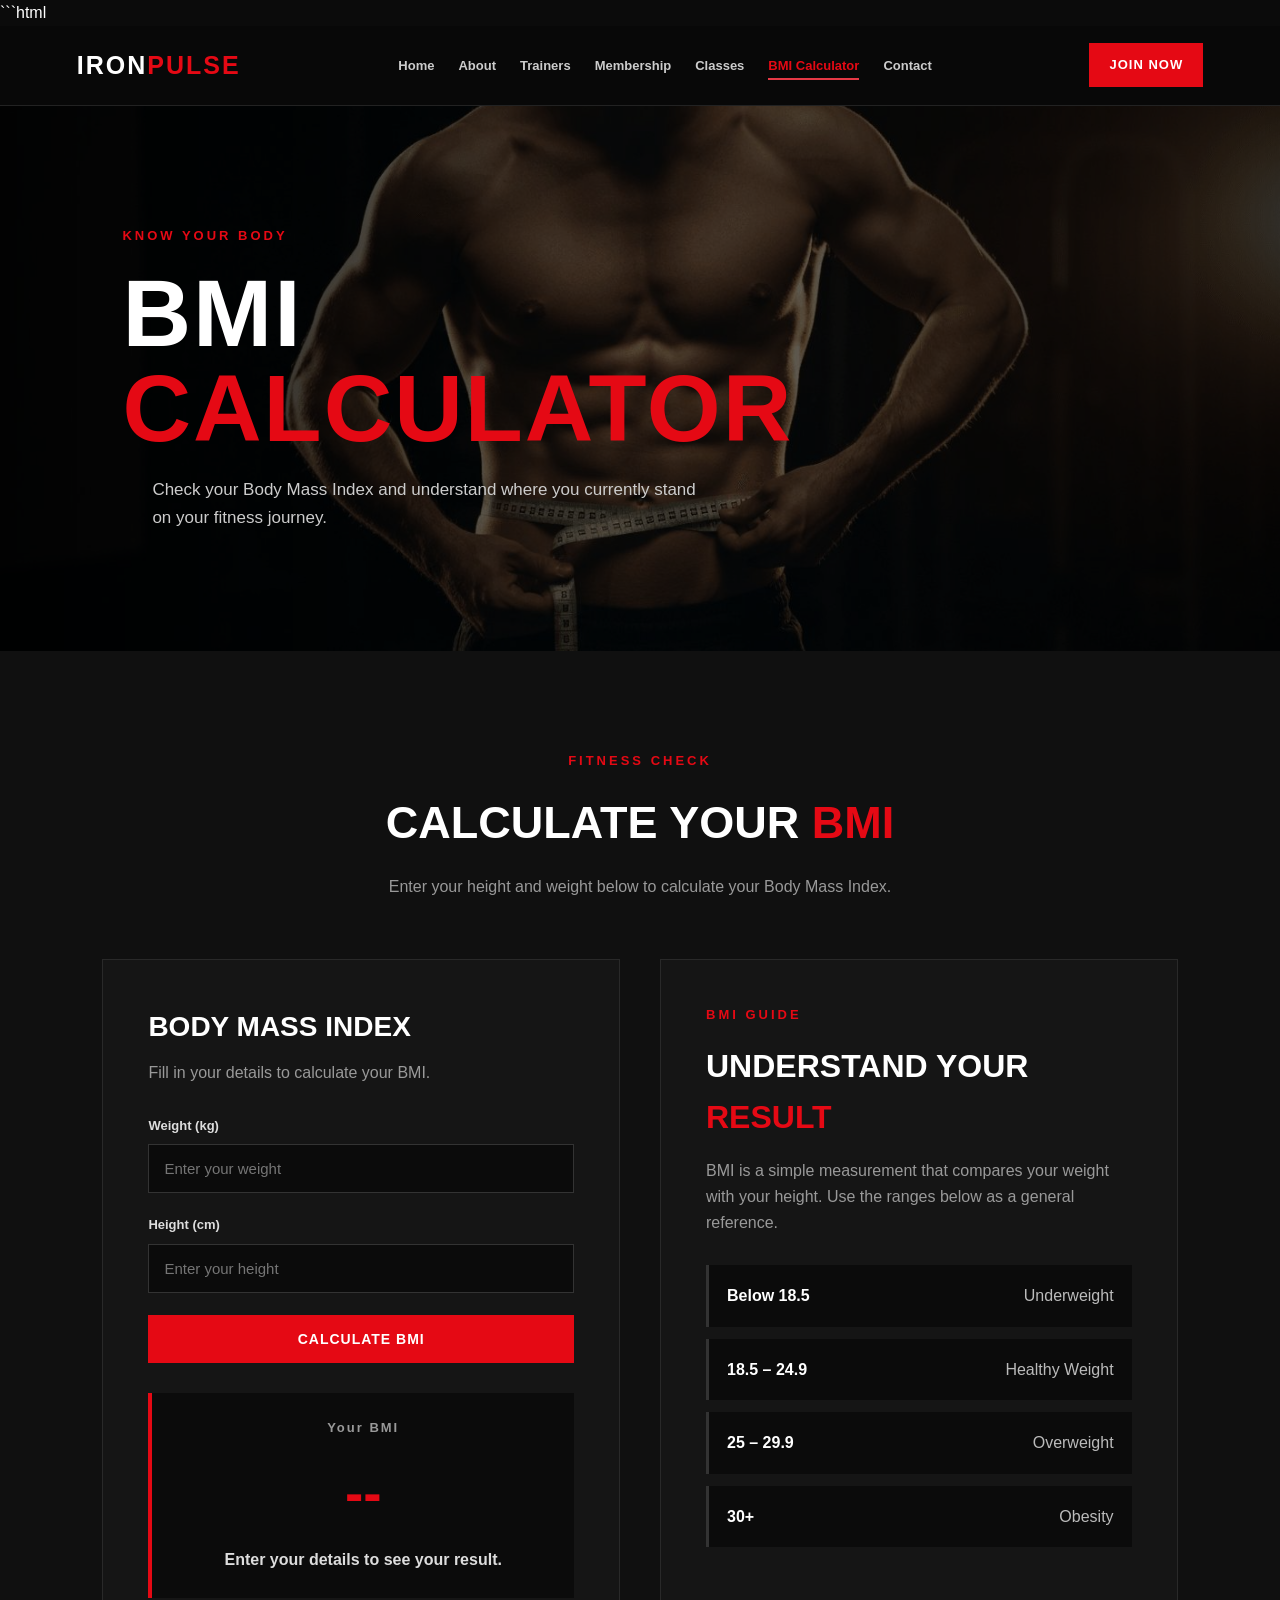
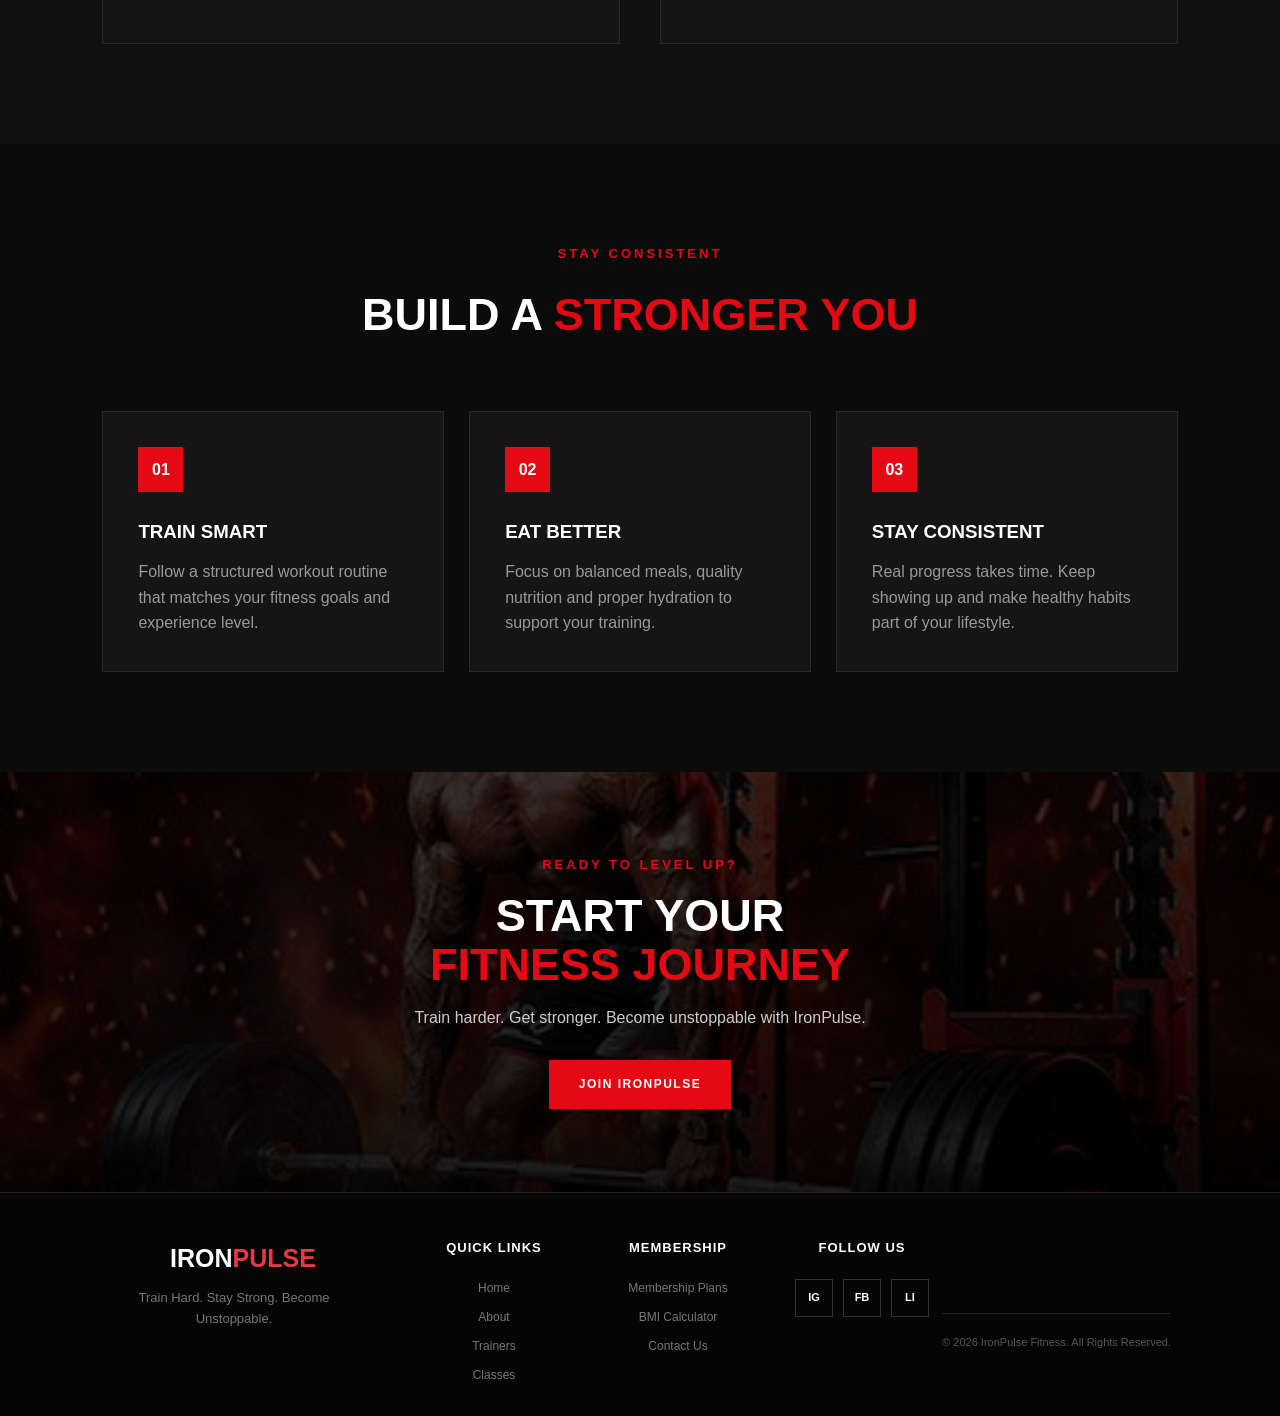
==== bmi.html @ e8e0c73b "update" ====
```html
<!DOCTYPE html>
<html lang="en">
<head>
    <meta charset="UTF-8">
    <meta name="viewport" content="width=device-width, initial-scale=1.0">

    <title>BMI Calculator | IronPulse Fitness</title>

    <link rel="stylesheet" href="style.css">
</head>

<body>

    <!-- NAVBAR -->
    <header>
        <nav class="navbar">

            <div class="logo">
                IRON<span>PULSE</span>
            </div>

            <ul class="nav-links">
                <li><a href="index.html">Home</a></li>
                <li><a href="about.html">About</a></li>
                <li><a href="trainers.html">Trainers</a></li>
                <li><a href="membership.html">Membership</a></li>
                <li><a href="classes.html">Classes</a></li>
                <li><a href="bmi.html" class="active">BMI Calculator</a></li>
                <li><a href="contact.html">Contact</a></li>
            </ul>

            <a href="membership.html" class="join-btn">JOIN NOW</a>

        </nav>
    </header>


    <!-- HERO SECTION -->
    <section class="bmi-hero">

        <div class="hero-content">
            <span>KNOW YOUR BODY</span>

            <h1>BMI <strong>CALCULATOR</strong></h1>

            <p>
                Check your Body Mass Index and understand where you currently stand
                on your fitness journey.
            </p>
        </div>

    </section>


    <!-- BMI INTRO -->
    <section class="bmi-intro">

        <div class="section-title">
            <span>FITNESS CHECK</span>
            <h2>CALCULATE YOUR <strong>BMI</strong></h2>
            <p>
                Enter your height and weight below to calculate your Body Mass Index.
            </p>
        </div>


        <!-- CALCULATOR -->
        <div class="calculator-container">

            <div class="calculator-card">

                <h3>BODY MASS INDEX</h3>

                <p class="calculator-text">
                    Fill in your details to calculate your BMI.
                </p>


                <div class="input-group">

                    <label for="weight">Weight (kg)</label>

                    <input
                        type="number"
                        id="weight"
                        placeholder="Enter your weight"
                        min="1"
                    >

                </div>


                <div class="input-group">

                    <label for="height">Height (cm)</label>

                    <input
                        type="number"
                        id="height"
                        placeholder="Enter your height"
                        min="1"
                    >

                </div>


                <button onclick="calculateBMI()" class="calculate-btn">
                    CALCULATE BMI
                </button>


                <div id="result" class="result-box">

                    <h4>Your BMI</h4>

                    <div id="bmiValue">--</div>

                    <p id="bmiCategory">
                        Enter your details to see your result.
                    </p>

                </div>

            </div>


            <!-- BMI INFORMATION -->
            <div class="bmi-info">

                <span>BMI GUIDE</span>

                <h3>UNDERSTAND YOUR <strong>RESULT</strong></h3>

                <p>
                    BMI is a simple measurement that compares your weight with
                    your height. Use the ranges below as a general reference.
                </p>


                <div class="bmi-range">

                    <div class="range-item">
                        <span class="range-number">Below 18.5</span>
                        <span>Underweight</span>
                    </div>

                    <div class="range-item">
                        <span class="range-number">18.5 – 24.9</span>
                        <span>Healthy Weight</span>
                    </div>

                    <div class="range-item">
                        <span class="range-number">25 – 29.9</span>
                        <span>Overweight</span>
                    </div>

                    <div class="range-item">
                        <span class="range-number">30+</span>
                        <span>Obesity</span>
                    </div>

                </div>

            </div>

        </div>

    </section>


    <!-- FITNESS TIPS -->
    <section class="fitness-tips">

        <div class="section-title">
            <span>STAY CONSISTENT</span>
            <h2>BUILD A <strong>STRONGER YOU</strong></h2>
        </div>


        <div class="tips-grid">

            <div class="tip-card">
                <div class="tip-icon">01</div>
                <h3>TRAIN SMART</h3>
                <p>
                    Follow a structured workout routine that matches your
                    fitness goals and experience level.
                </p>
            </div>


            <div class="tip-card">
                <div class="tip-icon">02</div>
                <h3>EAT BETTER</h3>
                <p>
                    Focus on balanced meals, quality nutrition and proper
                    hydration to support your training.
                </p>
            </div>


            <div class="tip-card">
                <div class="tip-icon">03</div>
                <h3>STAY CONSISTENT</h3>
                <p>
                    Real progress takes time. Keep showing up and make
                    healthy habits part of your lifestyle.
                </p>
            </div>

        </div>

    </section>


    <!-- CTA -->
    <section class="cta-section">

        <div class="cta-content">

            <span>READY TO LEVEL UP?</span>

            <h2>START YOUR <strong>FITNESS JOURNEY</strong></h2>

            <p>
                Train harder. Get stronger. Become unstoppable with IronPulse.
            </p>

            <a href="membership.html" class="cta-btn">
                JOIN IRONPULSE
            </a>

        </div>

    </section>


    <!-- FOOTER -->
    <footer>

        <div class="footer-content">

            <div class="footer-brand">

                <h2>
                    IRON<span>PULSE</span>
                </h2>

                <p>
                    Train Hard. Stay Strong.
                    Become Unstoppable.
                </p>

            </div>


            <div class="footer-links">

                <h3>QUICK LINKS</h3>

                <a href="index.html">Home</a>
                <a href="about.html">About</a>
                <a href="trainers.html">Trainers</a>
                <a href="classes.html">Classes</a>

            </div>


            <div class="footer-links">

                <h3>MEMBERSHIP</h3>

                <a href="membership.html">Membership Plans</a>
                <a href="bmi.html">BMI Calculator</a>
                <a href="contact.html">Contact Us</a>

            </div>


            <div class="footer-social">

                <h3>FOLLOW US</h3>

                <div class="social-icons">

                    <a href="#">IG</a>
                    <a href="#">FB</a>
                    <a href="#">LI</a>

                </div>

            </div>

        </div>


        <div class="footer-bottom">

            <p>
                © 2026 IronPulse Fitness. All Rights Reserved.
            </p>

        </div>

    </footer>

    <!-- BMI JAVASCRIPT -->
     <script src="app.js"></script>
   

</body>
</html>
---- style.css ----
/* ================= GENERAL ================= */

* {
    margin: 0;
    padding: 0;
    box-sizing: border-box;
}

html {
    scroll-behavior: smooth;
}

body {
    font-family: "Montserrat", sans-serif;
    background: #0b0b0b;
    color: #ffffff;
}

a {
    text-decoration: none;
    color: inherit;
}


/* ================= NAVBAR ================= */

.navbar {
    width: 100%;
    min-height: 80px;
    padding: 0 6%;
    display: flex;
    align-items: center;
    justify-content: space-between;

    background: #0b0b0b;
    border-bottom: 1px solid #242424;

    position: sticky;
    top: 0;
    z-index: 1000;
}

.logo {
    font-size: 25px;
    font-weight: 900;
    letter-spacing: 1px;
}

.logo span,
.footer-logo span {
    color: #e63946;
}

.navbar nav {
    display: flex;
    gap: 25px;
}

.navbar nav a {
    color: #bbbbbb;
    font-size: 12px;
    font-weight: 600;

    transition: 0.3s ease;
}

.navbar nav a:hover,
.navbar nav a.active {
    color: #e63946;
}

.nav-btn {
    padding: 13px 22px;

    background: #e63946;
    color: white;

    font-size: 12px;
    font-weight: 700;

    transition: 0.3s ease;
}

.nav-btn:hover {
    background: white;
    color: #e63946;
    transform: translateY(-3px);
}


/* ================= HERO ================= */

.hero {
    min-height: 720px;
    padding: 100px 8%;

    display: flex;
    align-items: center;
    position: relative;

    background:
        linear-gradient(
            90deg,
            rgba(0, 0, 0, 0.95) 20%,
            rgba(0, 0, 0, 0.55) 60%,
            rgba(0, 0, 0, 0.85)
        ),
        url("./images/hero.jpg");

    background-size: cover;
    background-position: center;
}

.hero-content {
    max-width: 750px;
}

.small-title {
    color: #e63946;
    font-size: 13px;
    font-weight: 800;
    letter-spacing: 3px;
    margin-bottom: 20px;
}

.hero h1 {
    font-size: clamp(55px, 8vw, 105px);
    line-height: 0.95;
    font-weight: 900;
    letter-spacing: -4px;
}

.hero h1 span {
    color: #e63946;
}

.hero-text {
    max-width: 600px;
    color: #c8c8c8;
    line-height: 1.8;
    margin: 30px 0;
    font-size: 15px;
}

.hero-buttons {
    display: flex;
    gap: 15px;
    flex-wrap: wrap;
}


/* ================= BUTTONS ================= */

.primary-btn,
.secondary-btn {
    display: inline-block;
    padding: 16px 28px;

    font-size: 12px;
    font-weight: 800;

    transition: 0.3s ease;
}

.primary-btn {
    background: #e63946;
    color: white;
}

.primary-btn:hover {
    background: white;
    color: #e63946;
    transform: translateY(-4px);
    box-shadow: 0 10px 30px rgba(230, 57, 70, 0.3);
}

.secondary-btn {
    border: 1px solid #777;
    color: white;
}

.secondary-btn:hover {
    background: #e63946;
    border-color: #e63946;
    transform: translateY(-4px);
}


/* ================= HERO BADGE ================= */

.hero-badge {
    position: absolute;
    right: 8%;
    bottom: 70px;

    width: 145px;
    height: 145px;

    border: 1px solid #e63946;
    border-radius: 50%;

    display: flex;
    flex-direction: column;
    align-items: center;
    justify-content: center;

    background: rgba(0, 0, 0, 0.65);
}

.hero-badge strong {
    color: #e63946;
    font-size: 35px;
}

.hero-badge span {
    font-size: 9px;
    text-align: center;
    line-height: 1.5;
    color: #ccc;
}


/* ================= STATS ================= */

.stats {
    display: grid;
    grid-template-columns: repeat(4, 1fr);

    border-bottom: 1px solid #252525;
    border-top: 1px solid #252525;
}

.stat-box {
    padding: 45px 20px;
    text-align: center;

    border-right: 1px solid #252525;

    transition: 0.3s ease;
}

.stat-box:last-child {
    border-right: none;
}

.stat-box:hover {
    background: #e63946;
}

.stat-box:hover h2,
.stat-box:hover p {
    color: white;
}

.stat-box h2 {
    font-size: 40px;
    color: #e63946;
    margin-bottom: 8px;
    transition: 0.3s ease;
}

.stat-box p {
    color: #888;
    font-size: 10px;
    font-weight: 700;
    letter-spacing: 1px;
    transition: 0.3s ease;
}


/* ================= SECTIONS ================= */

.why-us,
.programs {
    padding: 110px 8%;
}

.section-heading {
    margin-bottom: 55px;
}

.section-heading p {
    color: #e63946;
    font-size: 11px;
    font-weight: 800;
    letter-spacing: 3px;
    margin-bottom: 12px;
}

.section-heading h2 {
    font-size: 48px;
    font-weight: 900;
}

.section-heading h2 span {
    color: #e63946;
}


/* ================= FEATURES ================= */

.features {
    display: grid;
    grid-template-columns: repeat(4, 1fr);
    gap: 20px;
}

.feature-card {
    padding: 35px 25px;

    background: #141414;
    border: 1px solid #252525;

    transition: 0.3s ease;
}

.feature-card:hover {
    transform: translateY(-10px);
    border-color: #e63946;
    box-shadow: 0 15px 35px rgba(0, 0, 0, 0.5);
}

.feature-icon {
    color: #e63946;
    font-size: 13px;
    font-weight: 800;
    margin-bottom: 35px;
}

.feature-card h3 {
    font-size: 18px;
    margin-bottom: 15px;
}

.feature-card p {
    color: #999;
    font-size: 13px;
    line-height: 1.8;
}


/* ================= PROGRAMS ================= */

.programs {
    background: #111111;
}

.program-grid {
    display: grid;
    grid-template-columns: repeat(3, 1fr);
    gap: 20px;
}

.program-card {
    min-height: 450px;

    position: relative;
    overflow: hidden;

    background-size: cover;
    background-position: center;

    transition: 0.4s ease;
}

.program-card::before {
    content: "";

    position: absolute;
    inset: 0;

    background: linear-gradient(
        transparent 20%,
        rgba(0, 0, 0, 0.95)
    );

    transition: 0.4s ease;
}

.program-card:hover {
    transform: translateY(-8px);
}

.program-card:hover::before {
    background: linear-gradient(
        transparent 10%,
        rgba(230, 57, 70, 0.85)
    );
}

.strength {
    background-image: url("./images/strength.jpg");
}

.hiit {
    background-image: url("./images/hiit.jpg");
}

.cardio {
    background-image: url("./images/cardio.jpg");
}

.program-content {
    position: absolute;
    bottom: 0;
    left: 0;

    padding: 35px;
    z-index: 2;
}

.program-content span {
    color: #e63946;
    font-size: 12px;
    font-weight: 800;
}

.program-content h3 {
    font-size: 25px;
    margin: 10px 0;
}

.program-content p {
    color: #cccccc;
    font-size: 12px;
    line-height: 1.7;
    margin-bottom: 20px;
}

.program-content a {
    color: white;
    font-size: 11px;
    font-weight: 800;

    transition: 0.3s ease;
}

.program-content a:hover {
    color: #e63946;
    letter-spacing: 1px;
}


/* ================= CTA ================= */

.cta {
    padding: 120px 8%;
    text-align: center;

    background:
        linear-gradient(
            rgba(0, 0, 0, 0.78),
            rgba(0, 0, 0, 0.9)
        ),
        url("./images/cta.jpg");

    background-size: cover;
    background-position: center;
}

.cta-content {
    max-width: 850px;
    margin: auto;
}

.cta p {
    color: #e63946;
    font-size: 11px;
    font-weight: 800;
    letter-spacing: 3px;
    margin-bottom: 15px;
}

.cta h2 {
    font-size: 55px;
    line-height: 1;
    font-weight: 900;
    margin-bottom: 35px;
}

.cta h2 span {
    color: #e63946;
}


/* ================= FOOTER ================= */

footer {
    padding: 45px 8%;

    display: flex;
    justify-content: space-between;
    align-items: center;

    border-top: 1px solid #252525;
}

.footer-logo {
    font-size: 22px;
    font-weight: 900;
}

footer p {
    color: #666;
    font-size: 11px;
}

.socials {
    display: flex;
    gap: 10px;
}

.socials a {
    width: 35px;
    height: 35px;

    border: 1px solid #444;

    display: flex;
    justify-content: center;
    align-items: center;

    font-size: 9px;
    font-weight: 800;

    transition: 0.3s ease;
}

.socials a:hover {
    background: #e63946;
    border-color: #e63946;
    transform: translateY(-4px);
}


/* ================= RESPONSIVE ================= */

@media (max-width: 1000px) {

    .navbar nav {
        display: none;
    }

    .features {
        grid-template-columns: repeat(2, 1fr);
    }

    .program-grid {
        grid-template-columns: 1fr;
    }

    .hero-badge {
        display: none;
    }
}


@media (max-width: 650px) {

    .navbar {
        padding: 0 5%;
    }

    .nav-btn {
        display: none;
    }

    .hero {
        min-height: 650px;
        padding: 80px 6%;
    }

    .hero h1 {
        font-size: 55px;
        letter-spacing: -2px;
    }

    .stats {
        grid-template-columns: repeat(2, 1fr);
    }

    .stat-box:nth-child(2) {
        border-right: none;
    }

    .features {
        grid-template-columns: 1fr;
    }

    .section-heading h2 {
        font-size: 35px;
    }

    .cta h2 {
        font-size: 38px;
    }

    footer {
        flex-direction: column;
        gap: 20px;
        text-align: center;
    }
}

/* =========================
   GENERAL
========================= */

* {
    margin: 0;
    padding: 0;
    box-sizing: border-box;
}

html {
    scroll-behavior: smooth;
}

body {
    font-family: "Montserrat", sans-serif;
    background: #0b0b0b;
    color: #ffffff;
    line-height: 1.6;
}

a {
    text-decoration: none;
    color: inherit;
}


/* =========================
   NAVBAR
========================= */

.navbar {
    width: 100%;
    min-height: 80px;
    padding: 0 7%;
    display: flex;
    align-items: center;
    justify-content: space-between;

    background: #0b0b0b;
    border-bottom: 1px solid #222;

    position: sticky;
    top: 0;
    z-index: 1000;
}

.logo {
    font-size: 25px;
    font-weight: 800;
    letter-spacing: 1px;
}

.logo span,
.footer-logo span,
h1 span,
h2 span {
    color: #e63946;
}

nav {
    display: flex;
    gap: 25px;
}

nav a {
    font-size: 13px;
    font-weight: 600;
    color: #cccccc;

    position: relative;
    transition: 0.3s;
}

nav a:hover,
nav a.active {
    color: #e63946;
}

nav a::after {
    content: "";
    position: absolute;

    width: 0;
    height: 2px;

    background: #e63946;

    left: 0;
    bottom: -7px;

    transition: 0.3s;
}

nav a:hover::after,
nav a.active::after {
    width: 100%;
}

.join-btn,
.btn {
    display: inline-block;

    padding: 13px 23px;

    background: #e63946;
    color: #ffffff;

    font-size: 12px;
    font-weight: 800;

    letter-spacing: 1px;

    transition: 0.3s;
}

.join-btn:hover,
.btn:hover {
    background: #ffffff;
    color: #111111;
    transform: translateY(-3px);
}


/* =========================
   PAGE HERO
========================= */

.page-hero {
    min-height: 55vh;

    display: flex;
    align-items: center;
    justify-content: center;

    text-align: center;

    background:
        linear-gradient(
            rgba(0, 0, 0, 0.65),
            rgba(0, 0, 0, 0.88)
        ),
        url("./images/about.jpg");

    background-size: cover;
    background-position: center;
}

.hero-content {
    max-width: 800px;
    padding: 40px 20px;
}

.hero-content > p:first-child {
    color: #e63946;
    font-size: 14px;
    font-weight: 700;
    letter-spacing: 3px;
}

.hero-content h1 {
    font-size: 65px;
    line-height: 1.1;
    margin: 15px 0;
    font-weight: 800;
}

.line {
    width: 70px;
    height: 4px;
    background: #e63946;
    margin: 20px auto;
}

.hero-text {
    max-width: 650px;
    margin: auto;

    color: #cccccc;
    font-size: 16px;
}


/* =========================
   ABOUT SECTION
========================= */

.about-section {
    padding: 110px 8%;

    display: grid;
    grid-template-columns: 1fr 1fr;
    gap: 80px;

    align-items: center;
}

.about-image {
    position: relative;
}

.about-image img {
    width: 100%;
    height: 580px;

    object-fit: cover;

    filter: grayscale(15%);

    transition: 0.5s;
}

.about-image:hover img {
    transform: scale(1.02);
    filter: grayscale(0%);
}

.experience-box {
    position: absolute;

    bottom: 25px;
    right: -25px;

    width: 170px;
    padding: 25px;

    background: #e63946;

    text-align: center;

    box-shadow: 0 15px 40px rgba(0, 0, 0, 0.5);
}

.experience-box strong {
    display: block;
    font-size: 38px;
    font-weight: 800;
}

.experience-box span {
    font-size: 12px;
    font-weight: 600;
}

.section-tag {
    color: #e63946;
    font-size: 13px;
    font-weight: 800;
    letter-spacing: 3px;
}

.about-content h2 {
    font-size: 42px;
    line-height: 1.2;
    margin: 15px 0 25px;
}

.about-content > p:not(.section-tag) {
    color: #aaaaaa;
    margin-bottom: 18px;
    font-size: 15px;
}


/* =========================
   ABOUT POINTS
========================= */

.about-points {
    margin: 30px 0;
}

.point {
    display: flex;
    gap: 15px;

    padding: 15px 0;

    border-bottom: 1px solid #242424;
}

.point-icon {
    min-width: 35px;
    height: 35px;

    display: flex;
    align-items: center;
    justify-content: center;

    background: #e63946;
    color: #ffffff;

    font-weight: 800;
}

.point h3 {
    font-size: 15px;
    margin-bottom: 3px;
}

.point p {
    color: #888888;
    font-size: 13px;
}


/* =========================
   MISSION
========================= */

.mission-section {
    padding: 100px 8%;
    background: #101010;
}

.section-heading {
    text-align: center;
    margin-bottom: 55px;
}

.section-heading > p {
    color: #e63946;
    font-size: 12px;
    font-weight: 800;
    letter-spacing: 3px;
}

.section-heading h2 {
    font-size: 40px;
    margin-top: 10px;
}

.mission-grid {
    display: grid;
    grid-template-columns: repeat(3, 1fr);
    gap: 25px;
}

.mission-card {
    position: relative;

    padding: 45px 35px;

    background: #171717;

    border: 1px solid #292929;

    overflow: hidden;

    transition: 0.4s;
}

.mission-card:hover {
    transform: translateY(-10px);
    border-color: #e63946;
    box-shadow: 0 15px 35px rgba(230, 57, 70, 0.15);
}

.mission-number {
    position: absolute;

    top: 15px;
    right: 20px;

    font-size: 45px;
    font-weight: 800;

    color: #252525;
}

.mission-icon {
    font-size: 38px;
    margin-bottom: 20px;
}

.mission-card h3 {
    margin-bottom: 15px;
    font-size: 20px;
}

.mission-card p {
    color: #999999;
    font-size: 14px;
}


/* =========================
   STATS
========================= */

.stats-section {
    padding: 70px 8%;

    display: grid;
    grid-template-columns: repeat(4, 1fr);

    background: #e63946;
}

.stat {
    text-align: center;

    border-right: 1px solid rgba(255, 255, 255, 0.3);

    transition: 0.3s;
}

.stat:last-child {
    border-right: none;
}

.stat:hover {
    transform: translateY(-5px);
}

.stat h2 {
    font-size: 42px;
    font-weight: 800;
}

.stat p {
    font-size: 13px;
    font-weight: 600;
}


/* =========================
   WHY US
========================= */

.why-section {
    padding: 110px 8%;
}

.why-grid {
    display: grid;
    grid-template-columns: repeat(4, 1fr);
    gap: 20px;
}

.why-card {
    padding: 35px 25px;

    background: #121212;

    border: 1px solid #242424;

    transition: 0.4s;
}

.why-card:hover {
    background: #e63946;
    border-color: #e63946;

    transform: translateY(-8px);
}

.why-card span {
    color: #e63946;
    font-size: 14px;
    font-weight: 800;
}

.why-card:hover span {
    color: #ffffff;
}

.why-card h3 {
    margin: 20px 0 12px;
    font-size: 17px;
}

.why-card p {
    color: #888888;
    font-size: 13px;
}

.why-card:hover p {
    color: #ffffff;
}


/* =========================
   CTA
========================= */

.cta {
    padding: 110px 8%;

    text-align: center;

    background:
        linear-gradient(
            rgba(0, 0, 0, 0.75),
            rgba(0, 0, 0, 0.9)
        ),
        url("./images/cta.jpg");

    background-size: cover;
    background-position: center;
}

.cta-content {
    max-width: 750px;
    margin: auto;
}

.cta-content > p:first-child {
    color: #e63946;

    font-size: 13px;
    font-weight: 800;

    letter-spacing: 3px;
}

.cta h2 {
    font-size: 45px;
    margin: 12px 0 15px;
}

.cta-content > p:nth-of-type(2) {
    color: #bbbbbb;
    margin-bottom: 30px;
}


/* =========================
   FOOTER
========================= */

footer {
    padding: 50px 8% 25px;

    text-align: center;

    background: #050505;

    border-top: 1px solid #222;
}

.footer-logo {
    font-size: 25px;
    font-weight: 800;
}

footer > p {
    color: #777777;
    font-size: 13px;
    margin: 10px 0 20px;
}

.socials {
    display: flex;
    justify-content: center;
    gap: 25px;

    margin-bottom: 30px;
}

.socials a {
    color: #999999;
    font-size: 13px;

    transition: 0.3s;
}

.socials a:hover {
    color: #e63946;
}

.copyright {
    padding-top: 20px;

    border-top: 1px solid #202020;

    font-size: 11px;
}


/* =========================
   RESPONSIVE
========================= */

@media (max-width: 1100px) {

    nav {
        gap: 15px;
    }

    nav a {
        font-size: 11px;
    }

    .about-section {
        gap: 40px;
    }

    .why-grid {
        grid-template-columns: repeat(2, 1fr);
    }
}


@media (max-width: 900px) {

    .navbar {
        flex-wrap: wrap;
        padding: 20px 5%;
        gap: 20px;
    }

    nav {
        order: 3;
        width: 100%;
        justify-content: center;
        flex-wrap: wrap;
    }

    .about-section {
        grid-template-columns: 1fr;
    }

    .mission-grid {
        grid-template-columns: 1fr;
    }

    .stats-section {
        grid-template-columns: repeat(2, 1fr);
        gap: 30px;
    }

    .stat:nth-child(2) {
        border-right: none;
    }
}


@media (max-width: 600px) {

    .join-btn {
        display: none;
    }

    .hero-content h1 {
        font-size: 45px;
    }

    .about-section {
        padding: 70px 6%;
    }

    .about-image img {
        height: 400px;
    }

    .experience-box {
        right: 10px;
    }

    .about-content h2 {
        font-size: 32px;
    }

    .section-heading h2 {
        font-size: 30px;
    }

    .why-grid {
        grid-template-columns: 1fr;
    }

    .stats-section {
        grid-template-columns: 1fr;
    }

    .stat {
        border-right: none;
        border-bottom: 1px solid rgba(255, 255, 255, 0.3);
        padding-bottom: 20px;
    }

    .stat:last-child {
        border-bottom: none;
    }

    .cta h2 {
        font-size: 32px;
    }

    .socials {
        flex-direction: column;
        gap: 10px;
    }
}

/* =========================
   GENERAL
========================= */

* {
    margin: 0;
    padding: 0;
    box-sizing: border-box;
}

html {
    scroll-behavior: smooth;
}

body {
    font-family: "Montserrat", sans-serif;
    background: #0b0b0b;
    color: #ffffff;
    line-height: 1.6;
}

a {
    text-decoration: none;
    color: inherit;
}


/* =========================
   NAVBAR
========================= */

.navbar {
    width: 100%;
    min-height: 80px;

    padding: 0 7%;

    display: flex;
    align-items: center;
    justify-content: space-between;

    background: #0b0b0b;
    border-bottom: 1px solid #222;

    position: sticky;
    top: 0;

    z-index: 1000;
}

.logo {
    font-size: 25px;
    font-weight: 800;
    letter-spacing: 1px;
}

.logo span,
.footer-logo span,
h1 span,
h2 span {
    color: #e63946;
}

nav {
    display: flex;
    gap: 25px;
}

nav a {
    position: relative;

    color: #cccccc;

    font-size: 13px;
    font-weight: 600;

    transition: 0.3s;
}

nav a:hover,
nav a.active {
    color: #e63946;
}

nav a::after {
    content: "";

    position: absolute;

    width: 0;
    height: 2px;

    left: 0;
    bottom: -7px;

    background: #e63946;

    transition: 0.3s;
}

nav a:hover::after,
nav a.active::after {
    width: 100%;
}

.join-btn,
.btn {
    display: inline-block;

    padding: 13px 23px;

    background: #e63946;
    color: #ffffff;

    font-size: 12px;
    font-weight: 800;

    letter-spacing: 1px;

    transition: 0.3s;
}

.join-btn:hover,
.btn:hover {
    background: #ffffff;
    color: #111111;

    transform: translateY(-3px);
}


/* =========================
   HERO
========================= */

.page-hero {
    min-height: 55vh;

    display: flex;
    align-items: center;
    justify-content: center;

    text-align: center;

    background:
        linear-gradient(
            rgba(0, 0, 0, 0.65),
            rgba(0, 0, 0, 0.9)
        ),
        url("./images/trainer-hero.jpg");

    background-size: cover;
    background-position: center;
}

.hero-content {
    max-width: 800px;
    padding: 40px 20px;
}

.hero-content > p:first-child {
    color: #e63946;

    font-size: 13px;
    font-weight: 800;

    letter-spacing: 3px;
}

.hero-content h1 {
    font-size: 65px;
    line-height: 1.1;

    margin: 15px 0;

    font-weight: 800;
}

.line {
    width: 70px;
    height: 4px;

    margin: 20px auto;

    background: #e63946;
}

.hero-text {
    max-width: 650px;

    margin: auto;

    color: #cccccc;

    font-size: 16px;
}


/* =========================
   INTRO
========================= */

.trainer-intro {
    max-width: 850px;

    margin: auto;

    padding: 100px 20px 60px;

    text-align: center;
}

.section-tag {
    color: #e63946;

    font-size: 12px;
    font-weight: 800;

    letter-spacing: 3px;
}

.trainer-intro h2 {
    font-size: 42px;

    margin: 10px 0 20px;
}

.trainer-intro > p:last-child {
    color: #999999;

    font-size: 15px;
}


/* =========================
   TRAINERS
========================= */

.trainers-section {
    padding: 30px 8% 110px;
}

.trainer-grid {
    display: grid;

    grid-template-columns: repeat(3, 1fr);

    gap: 30px;
}


/* =========================
   TRAINER CARD
========================= */

.trainer-card {
    background: #141414;

    border: 1px solid #252525;

    overflow: hidden;

    transition: 0.4s;
}

.trainer-card:hover {
    transform: translateY(-10px);

    border-color: #e63946;

    box-shadow: 0 20px 45px rgba(230, 57, 70, 0.15);
}


/* =========================
   IMAGE
========================= */

.trainer-image {
    height: 390px;

    position: relative;

    overflow: hidden;
}

.trainer-image img {
    width: 100%;
    height: 100%;

    object-fit: cover;

    transition: 0.6s;
}

.trainer-card:hover .trainer-image img {
    transform: scale(1.08);
}


/* =========================
   IMAGE OVERLAY
========================= */

.trainer-overlay {
    position: absolute;

    inset: 0;

    display: flex;

    align-items: flex-end;
    justify-content: center;

    padding-bottom: 25px;

    background:
        linear-gradient(
            transparent 45%,
            rgba(0, 0, 0, 0.85)
        );

    opacity: 0;

    transition: 0.4s;
}

.trainer-card:hover .trainer-overlay {
    opacity: 1;
}

.social-links {
    display: flex;
    gap: 10px;
}

.social-links a {
    width: 40px;
    height: 40px;

    display: flex;

    align-items: center;
    justify-content: center;

    border: 1px solid #ffffff;

    font-size: 11px;
    font-weight: 700;

    transition: 0.3s;
}

.social-links a:hover {
    background: #e63946;
    border-color: #e63946;

    transform: translateY(-4px);
}


/* =========================
   TRAINER INFO
========================= */

.trainer-info {
    padding: 30px;
}

.trainer-info > p {
    color: #e63946;

    font-size: 10px;
    font-weight: 800;

    letter-spacing: 1.5px;
}

.trainer-info h3 {
    font-size: 25px;

    margin: 8px 0;
}

.trainer-info > span {
    color: #777777;

    font-size: 12px;
}

.trainer-line {
    width: 40px;
    height: 3px;

    background: #e63946;

    margin: 20px 0;
}

.trainer-btn {
    font-size: 11px;
    font-weight: 800;

    color: #ffffff;

    transition: 0.3s;
}

.trainer-btn:hover {
    color: #e63946;
    letter-spacing: 1px;
}


/* =========================
   PHILOSOPHY
========================= */

.philosophy {
    padding: 100px 8%;

    display: grid;

    grid-template-columns: 1fr 1fr;

    gap: 80px;

    align-items: center;

    background: #101010;
}

.philosophy-content h2 {
    font-size: 50px;

    line-height: 1.1;

    margin: 15px 0 25px;
}

.philosophy-content > p:not(.section-tag) {
    color: #999999;

    max-width: 550px;

    font-size: 14px;

    margin-bottom: 30px;
}

.philosophy-points {
    display: flex;

    flex-direction: column;

    gap: 15px;
}

.philosophy-point {
    display: flex;

    gap: 20px;

    padding: 22px;

    background: #171717;

    border-left: 3px solid #e63946;

    transition: 0.3s;
}

.philosophy-point:hover {
    transform: translateX(8px);

    background: #1e1e1e;
}

.philosophy-point strong {
    color: #e63946;

    font-size: 20px;
}

.philosophy-point h3 {
    font-size: 16px;

    margin-bottom: 3px;
}

.philosophy-point p {
    color: #777777;

    font-size: 12px;
}


/* =========================
   CTA
========================= */

.cta {
    padding: 110px 8%;

    text-align: center;

    background:
        linear-gradient(
            rgba(0, 0, 0, 0.75),
            rgba(0, 0, 0, 0.9)
        ),
        url("images/cta.jpg");

    background-size: cover;
    background-position: center;
}

.cta > div {
    max-width: 750px;

    margin: auto;
}

.cta > div > p:first-child {
    color: #e63946;

    font-size: 12px;
    font-weight: 800;

    letter-spacing: 3px;
}

.cta h2 {
    font-size: 45px;

    margin: 12px 0;
}

.cta > div > p:nth-of-type(2) {
    color: #bbbbbb;

    margin-bottom: 30px;
}


/* =========================
   FOOTER
========================= */

footer {
    padding: 50px 8% 25px;

    text-align: center;

    background: #050505;

    border-top: 1px solid #222;
}

.footer-logo {
    font-size: 25px;

    font-weight: 800;
}

footer > p {
    color: #777777;

    font-size: 13px;

    margin: 10px 0 20px;
}

.socials {
    display: flex;

    justify-content: center;

    gap: 25px;

    margin-bottom: 30px;
}

.socials a {
    color: #999999;

    font-size: 13px;

    transition: 0.3s;
}

.socials a:hover {
    color: #e63946;
}

.copyright {
    padding-top: 20px;

    border-top: 1px solid #202020;

    font-size: 11px;
}


/* =========================
   RESPONSIVE
========================= */

@media (max-width: 1100px) {

    nav {
        gap: 15px;
    }

    nav a {
        font-size: 11px;
    }

    .trainer-grid {
        grid-template-columns: repeat(2, 1fr);
    }
}


@media (max-width: 900px) {

    .navbar {
        flex-wrap: wrap;

        padding: 20px 5%;

        gap: 20px;
    }

    nav {
        order: 3;

        width: 100%;

        justify-content: center;

        flex-wrap: wrap;
    }

    .philosophy {
        grid-template-columns: 1fr;

        gap: 50px;
    }
}


@media (max-width: 600px) {

    .join-btn {
        display: none;
    }

    .hero-content h1 {
        font-size: 45px;
    }

    .trainer-intro h2 {
        font-size: 32px;
    }

    .trainer-grid {
        grid-template-columns: 1fr;
    }

    .trainer-image {
        height: 420px;
    }

    .philosophy {
        padding: 70px 6%;
    }

    .philosophy-content h2 {
        font-size: 38px;
    }

    .cta h2 {
        font-size: 32px;
    }

    .socials {
        flex-direction: column;
        gap: 10px;
    }
}

/* =========================
   GLOBAL
========================= */

* {
    margin: 0;
    padding: 0;
    box-sizing: border-box;
}

html {
    scroll-behavior: smooth;
}

body {
    font-family: "Montserrat", sans-serif;
    background: #0b0b0b;
    color: #ffffff;
    line-height: 1.6;
}

a {
    text-decoration: none;
    color: inherit;
}


/* =========================
   NAVBAR
========================= */

.navbar {
    width: 100%;
    padding: 20px 7%;
    background: rgba(8, 8, 8, 0.97);

    display: flex;
    align-items: center;
    justify-content: space-between;

    position: sticky;
    top: 0;
    z-index: 1000;

    border-bottom: 1px solid #222;
}

.logo {
    font-size: 25px;
    font-weight: 800;
    letter-spacing: 1px;
}

.logo span {
    color: #e63946;
}

.navbar nav {
    display: flex;
    gap: 25px;
}

.navbar nav a {
    color: #bbb;
    font-size: 13px;
    font-weight: 600;
    transition: 0.3s ease;
    position: relative;
}

.navbar nav a:hover,
.navbar nav a.active {
    color: #e63946;
}

.navbar nav a::after {
    content: "";
    position: absolute;
    left: 0;
    bottom: -7px;
    width: 0;
    height: 2px;
    background: #e63946;
    transition: 0.3s ease;
}

.navbar nav a:hover::after,
.navbar nav a.active::after {
    width: 100%;
}

.join-btn {
    padding: 12px 20px;
    background: #e63946;
    color: #fff;

    font-size: 12px;
    font-weight: 800;
    letter-spacing: 1px;

    transition: 0.3s ease;
}

.join-btn:hover {
    background: #fff;
    color: #0b0b0b;
    transform: translateY(-3px);
}


/* =========================
   HERO
========================= */

.membership-hero {
    min-height: 70vh;

    display: flex;
    align-items: center;
    justify-content: center;

    text-align: center;

    padding: 100px 8%;

    background:
        linear-gradient(
            rgba(0, 0, 0, 0.72),
            rgba(0, 0, 0, 0.9)
        ),
        url("./images/membership-hero.jpg");

    background-size: cover;
    background-position: center;
}

.hero-content {
    max-width: 850px;
}

.hero-content span {
    color: #e63946;
    font-size: 14px;
    font-weight: 800;
    letter-spacing: 4px;
}

.hero-content h1 {
    font-size: clamp(45px, 7vw, 85px);
    line-height: 1.05;
    margin: 20px 0;
    font-weight: 800;
}

.hero-content h1 strong {
    display: block;
    color: #e63946;
}

.hero-content p {
    max-width: 650px;
    margin: auto;
    color: #ccc;
    font-size: 16px;
}


/* =========================
   INTRO
========================= */

.membership-intro {
    text-align: center;
    max-width: 850px;
    margin: auto;
    padding: 100px 7% 50px;
}

.section-tag {
    display: inline-block;

    color: #e63946;

    font-size: 12px;
    font-weight: 800;
    letter-spacing: 3px;

    margin-bottom: 15px;
}

.membership-intro h2,
.section-heading h2 {
    font-size: clamp(32px, 5vw, 52px);
    line-height: 1.1;
    font-weight: 800;
}

.membership-intro h2 span,
.section-heading h2 span {
    color: #e63946;
}

.membership-intro p {
    color: #aaa;
    margin-top: 20px;
    font-size: 15px;
}


/* =========================
   PRICING
========================= */

.pricing-section {
    padding: 50px 7% 110px;
}

.pricing-container {
    max-width: 1250px;
    margin: auto;

    display: grid;
    grid-template-columns: repeat(3, 1fr);
    gap: 28px;

    align-items: stretch;
}

.price-card {
    position: relative;

    background: #121212;
    border: 1px solid #292929;

    padding: 45px 35px;

    text-align: center;

    transition: 0.4s ease;
}

.price-card:hover {
    transform: translateY(-12px);
    border-color: #e63946;

    box-shadow:
        0 20px 50px rgba(230, 57, 70, 0.18);
}


/* Popular card */

.price-card.popular {
    border: 2px solid #e63946;

    transform: translateY(-15px);

    background:
        linear-gradient(
            145deg,
            #171717,
            #0e0e0e
        );
}

.price-card.popular:hover {
    transform: translateY(-25px);
}


/* Popular badge */

.popular-badge {
    position: absolute;
    top: 0;
    left: 50%;

    transform: translate(-50%, -50%);

    background: #e63946;
    color: #fff;

    padding: 8px 18px;

    font-size: 10px;
    font-weight: 800;
    letter-spacing: 1.5px;

    white-space: nowrap;
}


/* Icon */

.plan-icon {
    width: 65px;
    height: 65px;

    margin: 10px auto 20px;

    display: flex;
    align-items: center;
    justify-content: center;

    background: #1d1d1d;
    border: 1px solid #333;

    border-radius: 50%;

    font-size: 25px;

    transition: 0.4s ease;
}

.price-card:hover .plan-icon {
    background: #e63946;
    border-color: #e63946;

    transform: rotate(8deg) scale(1.1);
}


/* Plan title */

.price-card h3 {
    font-size: 24px;
    letter-spacing: 2px;
    margin-bottom: 12px;
}

.plan-description {
    color: #999;
    font-size: 13px;
    min-height: 45px;
}


/* Price */

.price {
    margin: 28px 0;

    font-size: 58px;
    font-weight: 800;

    color: #fff;
}

.price span {
    color: #e63946;
    font-size: 25px;
    vertical-align: top;
}

.price small {
    color: #777;
    font-size: 12px;
    font-weight: 500;
}


/* Divider */

.divider {
    height: 1px;
    background: #292929;
    margin-bottom: 25px;
}


/* Features */

.price-card ul {
    list-style: none;
    text-align: left;
    margin-bottom: 35px;
}

.price-card ul li {
    color: #ccc;
    font-size: 13px;

    padding: 10px 0;

    border-bottom: 1px solid #202020;

    transition: 0.3s ease;
}

.price-card ul li:hover {
    color: #e63946;
    padding-left: 7px;
}


/* Button */

.plan-btn {
    display: inline-block;

    width: 100%;

    padding: 15px;

    border: 1px solid #e63946;

    color: #fff;

    font-size: 12px;
    font-weight: 800;
    letter-spacing: 1.5px;

    transition: 0.3s ease;
}

.plan-btn:hover {
    background: #e63946;
    transform: translateY(-3px);
}


/* =========================
   BENEFITS
========================= */

.benefits {
    padding: 110px 7%;

    background: #101010;
}

.section-heading {
    text-align: center;
    max-width: 850px;
    margin: 0 auto 60px;
}

.benefit-grid {
    max-width: 1200px;
    margin: auto;

    display: grid;
    grid-template-columns: repeat(4, 1fr);
    gap: 20px;
}

.benefit-card {
    background: #151515;
    border: 1px solid #272727;

    padding: 35px 25px;

    text-align: center;

    transition: 0.4s ease;
}

.benefit-card:hover {
    transform: translateY(-10px);
    border-color: #e63946;
    background: #191919;
}

.benefit-icon {
    font-size: 32px;
    margin-bottom: 18px;

    transition: 0.3s ease;
}

.benefit-card:hover .benefit-icon {
    transform: scale(1.2);
}

.benefit-card h3 {
    font-size: 17px;
    margin-bottom: 10px;
}

.benefit-card p {
    color: #999;
    font-size: 13px;
}


/* =========================
   CTA
========================= */

.membership-cta {
    min-height: 55vh;

    display: flex;
    align-items: center;
    justify-content: center;

    text-align: center;

    padding: 100px 7%;

    background:
        linear-gradient(
            rgba(0, 0, 0, 0.76),
            rgba(0, 0, 0, 0.92)
        ),
        url("images/cta.jpg");

    background-size: cover;
    background-position: center;
}

.cta-content {
    max-width: 850px;
}

.cta-content > span {
    color: #e63946;

    font-size: 12px;
    font-weight: 800;
    letter-spacing: 3px;
}

.cta-content h2 {
    font-size: clamp(35px, 5vw, 60px);
    line-height: 1.1;

    margin: 18px 0;
}

.cta-content h2 span {
    display: block;
    color: #e63946;
}

.cta-content p {
    color: #bbb;
    max-width: 600px;
    margin: 0 auto 30px;
}

.cta-btn {
    display: inline-block;

    padding: 16px 30px;

    background: #e63946;
    color: #fff;

    font-size: 12px;
    font-weight: 800;
    letter-spacing: 1.5px;

    transition: 0.3s ease;
}

.cta-btn:hover {
    background: #fff;
    color: #111;

    transform: translateY(-5px);
}


/* =========================
   FOOTER
========================= */

footer {
    background: #070707;
    padding: 70px 7% 20px;
}

.footer-content {
    max-width: 1200px;
    margin: auto;

    display: grid;
    grid-template-columns: 2fr 1fr 1fr 1fr;
    gap: 50px;
}

.footer-brand h2 {
    font-size: 25px;
}

.footer-brand h2 span {
    color: #e63946;
}

.footer-brand p {
    color: #777;
    font-size: 13px;
    margin-top: 12px;
    max-width: 250px;
}

.footer-links h3,
.footer-social h3 {
    font-size: 13px;
    letter-spacing: 1px;
    margin-bottom: 20px;
}

.footer-links a {
    display: block;

    color: #777;
    font-size: 12px;

    margin-bottom: 10px;

    transition: 0.3s ease;
}

.footer-links a:hover {
    color: #e63946;
    padding-left: 5px;
}

.social-icons {
    display: flex;
    gap: 10px;
}

.social-icons a {
    width: 38px;
    height: 38px;

    display: flex;
    align-items: center;
    justify-content: center;

    border: 1px solid #333;

    font-size: 11px;
    font-weight: 700;

    transition: 0.3s ease;
}

.social-icons a:hover {
    background: #e63946;
    border-color: #e63946;

    transform: translateY(-4px);
}

.footer-bottom {
    max-width: 1200px;
    margin: 50px auto 0;

    padding-top: 20px;

    border-top: 1px solid #1d1d1d;

    text-align: center;
}

.footer-bottom p {
    color: #555;
    font-size: 11px;
}


/* =========================
   RESPONSIVE
========================= */

@media (max-width: 1100px) {

    .navbar nav {
        gap: 15px;
    }

    .pricing-container {
        grid-template-columns: repeat(2, 1fr);
    }

    .price-card.popular {
        transform: none;
    }

    .price-card.popular:hover {
        transform: translateY(-12px);
    }

    .benefit-grid {
        grid-template-columns: repeat(2, 1fr);
    }

    .footer-content {
        grid-template-columns: repeat(2, 1fr);
    }
}


@media (max-width: 800px) {

    .navbar {
        flex-wrap: wrap;
        gap: 20px;
    }

    .navbar nav {
        order: 3;
        width: 100%;

        justify-content: center;
        flex-wrap: wrap;
    }

    .join-btn {
        display: none;
    }

    .membership-hero {
        min-height: 60vh;
    }

    .pricing-container {
        grid-template-columns: 1fr;
        max-width: 550px;
    }

    .price-card.popular {
        transform: none;
    }

    .price-card.popular:hover {
        transform: translateY(-12px);
    }
}


@media (max-width: 600px) {

    .navbar {
        padding: 18px 5%;
    }

    .navbar nav {
        gap: 12px;
    }

    .navbar nav a {
        font-size: 11px;
    }

    .membership-intro {
        padding-top: 70px;
    }

    .pricing-section {
        padding-left: 5%;
        padding-right: 5%;
    }

    .benefits {
        padding-left: 5%;
        padding-right: 5%;
    }

    .benefit-grid {
        grid-template-columns: 1fr;
    }

    .footer-content {
        grid-template-columns: 1fr;
        gap: 35px;
    }

    .price-card {
        padding: 40px 25px;
    }
}


/* =========================
   GLOBAL
========================= */

* {
    margin: 0;
    padding: 0;
    box-sizing: border-box;
}

html {
    scroll-behavior: smooth;
}

body {
    font-family: "Montserrat", sans-serif;
    background: #0b0b0b;
    color: #ffffff;
    line-height: 1.6;
}

a {
    text-decoration: none;
    color: inherit;
}


/* =========================
   NAVBAR
========================= */

.navbar {
    width: 100%;
    padding: 20px 7%;

    display: flex;
    align-items: center;
    justify-content: space-between;

    background: rgba(8, 8, 8, 0.97);

    position: sticky;
    top: 0;
    z-index: 1000;

    border-bottom: 1px solid #222;
}

.logo {
    font-size: 25px;
    font-weight: 800;
    letter-spacing: 1px;
}

.logo span {
    color: #e63946;
}

.navbar nav {
    display: flex;
    gap: 24px;
}

.navbar nav a {
    position: relative;

    color: #aaa;

    font-size: 13px;
    font-weight: 600;

    transition: 0.3s ease;
}

.navbar nav a:hover,
.navbar nav a.active {
    color: #e63946;
}

.navbar nav a::after {
    content: "";

    position: absolute;

    left: 0;
    bottom: -7px;

    width: 0;
    height: 2px;

    background: #e63946;

    transition: 0.3s ease;
}

.navbar nav a:hover::after,
.navbar nav a.active::after {
    width: 100%;
}

.join-btn {
    padding: 12px 20px;

    background: #e63946;
    color: #ffffff;

    font-size: 12px;
    font-weight: 800;
    letter-spacing: 1px;

    transition: 0.3s ease;
}

.join-btn:hover {
    background: #ffffff;
    color: #0b0b0b;

    transform: translateY(-3px);
}


/* =========================
   HERO
========================= */

.classes-hero {
    min-height: 70vh;

    display: flex;
    align-items: center;
    justify-content: center;

    text-align: center;

    padding: 100px 8%;

    background:
        linear-gradient(
            rgba(0, 0, 0, 0.72),
            rgba(0, 0, 0, 0.91)
        ),
        url("./images/about.jpg");

    background-size: cover;
    background-position: center;
}

.hero-content {
    max-width: 850px;
}

.hero-content > span {
    color: #e63946;

    font-size: 14px;
    font-weight: 800;

    letter-spacing: 4px;
}

.hero-content h1 {
    margin: 20px 0;

    font-size: clamp(45px, 7vw, 85px);
    line-height: 1.05;

    font-weight: 800;
}

.hero-content h1 strong {
    display: block;
    color: #e63946;
}

.hero-content p {
    max-width: 650px;

    margin: auto;

    color: #ccc;

    font-size: 16px;
}


/* =========================
   INTRO
========================= */

.classes-intro {
    max-width: 850px;

    margin: auto;

    padding: 100px 7% 45px;

    text-align: center;
}

.section-tag {
    display: inline-block;

    margin-bottom: 15px;

    color: #e63946;

    font-size: 12px;
    font-weight: 800;

    letter-spacing: 3px;
}

.classes-intro h2,
.section-heading h2 {
    font-size: clamp(32px, 5vw, 52px);
    line-height: 1.1;

    font-weight: 800;
}

.classes-intro h2 span,
.section-heading h2 span {
    color: #e63946;
}

.classes-intro p {
    margin-top: 20px;

    color: #999;

    font-size: 15px;
}


/* =========================
   FILTER BUTTONS
========================= */

.class-filter {
    display: flex;

    justify-content: center;
    align-items: center;

    flex-wrap: wrap;

    gap: 12px;

    padding: 20px 7% 55px;
}

.filter-btn {
    padding: 12px 22px;

    background: #151515;

    border: 1px solid #333;

    color: #aaa;

    font-family: inherit;

    font-size: 11px;
    font-weight: 800;

    letter-spacing: 1px;

    cursor: pointer;

    transition: 0.3s ease;
}

.filter-btn:hover,
.filter-btn.active {
    background: #e63946;

    border-color: #e63946;

    color: #ffffff;

    transform: translateY(-3px);
}


/* =========================
   CLASSES SECTION
========================= */

.classes-section {
    padding: 10px 7% 110px;
}

.class-grid {
    max-width: 1250px;

    margin: auto;

    display: grid;

    grid-template-columns: repeat(3, 1fr);

    gap: 28px;
}


/* =========================
   CLASS CARD
========================= */

.class-card {
    overflow: hidden;

    background: #121212;

    border: 1px solid #292929;

    transition: 0.4s ease;
}

.class-card:hover {
    transform: translateY(-10px);

    border-color: #e63946;

    box-shadow:
        0 20px 45px rgba(230, 57, 70, 0.15);
}


/* =========================
   CLASS IMAGE
========================= */

.class-image {
    position: relative;

    height: 250px;

    background-size: cover;
    background-position: center;

    transition: 0.5s ease;
}

.class-card:hover .class-image {
    transform: scale(1.04);
}


/* Image overlays */

.class-image::after {
    content: "";

    position: absolute;

    inset: 0;

    background:
        linear-gradient(
            to top,
            rgba(0, 0, 0, 0.75),
            rgba(0, 0, 0, 0.05)
        );
}


/* =========================
   CLASS IMAGES
========================= */

.strength-class {
    background-image:
        url("./images/class-strength.jpg");
}

.hiit-class {
    background-image:
        url("images/class-hiit.jpg");
}

.cardio-class {
    background-image:
        url("./images/class-cardio.jpg");
}

.functional-class {
    background-image:
        url("./images/class-functional.jpg");
}

.yoga-class {
    background-image:
        url("./images/class-yoga.jpg");
}

.boxing-class {
    background-image:
        url("./images/class-boxing.jpg");
}


/* =========================
   LEVEL
========================= */

.level {
    position: absolute;

    top: 18px;
    right: 18px;

    z-index: 2;

    padding: 7px 12px;

    background: rgba(0, 0, 0, 0.75);

    border: 1px solid #e63946;

    color: #ffffff;

    font-size: 9px;
    font-weight: 800;

    letter-spacing: 1px;
}


/* =========================
   CLASS CONTENT
========================= */

.class-content {
    padding: 28px;
}

.class-category {
    color: #e63946;

    font-size: 10px;
    font-weight: 800;

    letter-spacing: 2px;
}

.class-content h3 {
    margin: 9px 0 12px;

    font-size: 23px;

    letter-spacing: 1px;
}

.class-content p {
    min-height: 70px;

    color: #999;

    font-size: 13px;
}


/* =========================
   CLASS INFO
========================= */

.class-info {
    display: flex;

    gap: 20px;

    margin: 20px 0;

    padding: 15px 0;

    border-top: 1px solid #272727;
    border-bottom: 1px solid #272727;
}

.class-info span {
    color: #bbb;

    font-size: 10px;
    font-weight: 700;
}


/* =========================
   CLASS FOOTER
========================= */

.class-footer {
    display: flex;

    align-items: center;
    justify-content: space-between;

    gap: 20px;
}

.class-footer small {
    display: block;

    margin-bottom: 3px;

    color: #666;

    font-size: 8px;
    font-weight: 700;

    letter-spacing: 1px;
}

.class-footer strong {
    color: #ddd;

    font-size: 11px;
}

.class-footer a {
    padding: 11px 16px;

    border: 1px solid #e63946;

    color: #ffffff;

    font-size: 10px;
    font-weight: 800;

    letter-spacing: 1px;

    transition: 0.3s ease;
}

.class-footer a:hover {
    background: #e63946;

    transform: translateX(4px);
}


/* =========================
   SCHEDULE
========================= */

.schedule {
    padding: 110px 7%;

    background: #101010;
}

.section-heading {
    max-width: 850px;

    margin: 0 auto 55px;

    text-align: center;
}


/* =========================
   SCHEDULE TABLE
========================= */

.schedule-table {
    max-width: 1100px;

    margin: auto;

    border: 1px solid #292929;
}

.schedule-row {
    display: grid;

    grid-template-columns:
        1fr
        1.5fr
        1fr
        1.2fr;

    border-bottom: 1px solid #292929;

    transition: 0.3s ease;
}

.schedule-row:last-child {
    border-bottom: none;
}

.schedule-row > div {
    padding: 18px 22px;

    color: #aaa;

    font-size: 12px;

    border-right: 1px solid #292929;
}

.schedule-row > div:last-child {
    border-right: none;
}

.schedule-header {
    background: #e63946;
}

.schedule-header > div {
    color: #ffffff;

    font-size: 11px;
    font-weight: 800;

    letter-spacing: 1px;
}

.schedule-row:not(.schedule-header):hover {
    background: #181818;
}

.schedule-row:not(.schedule-header):hover > div {
    color: #ffffff;
}

.schedule-row:not(.schedule-header):hover > div:nth-child(2) {
    color: #e63946;
}


/* =========================
   CTA
========================= */

.classes-cta {
    min-height: 55vh;

    display: flex;

    align-items: center;
    justify-content: center;

    text-align: center;

    padding: 100px 7%;

    background:
        linear-gradient(
            rgba(0, 0, 0, 0.76),
            rgba(0, 0, 0, 0.92)
        ),
        url("./images/cta.jpg");

    background-size: cover;
    background-position: center;
}

.cta-content {
    max-width: 850px;
}

.cta-content > span {
    color: #e63946;

    font-size: 12px;
    font-weight: 800;

    letter-spacing: 3px;
}

.cta-content h2 {
    margin: 18px 0;

    font-size: clamp(35px, 5vw, 60px);

    line-height: 1.1;
}

.cta-content h2 strong {
    display: block;

    color: #e63946;
}

.cta-content p {
    max-width: 600px;

    margin: 0 auto 30px;

    color: #bbb;
}

.cta-btn {
    display: inline-block;

    padding: 16px 30px;

    background: #e63946;

    color: #ffffff;

    font-size: 12px;
    font-weight: 800;

    letter-spacing: 1.5px;

    transition: 0.3s ease;
}

.cta-btn:hover {
    background: #ffffff;

    color: #111111;

    transform: translateY(-5px);
}


/* =========================
   FOOTER
========================= */

footer {
    padding: 70px 7% 20px;

    background: #070707;
}

.footer-content {
    max-width: 1200px;

    margin: auto;

    display: grid;

    grid-template-columns:
        2fr
        1fr
        1fr
        1fr;

    gap: 50px;
}

.footer-brand h2 {
    font-size: 25px;
}

.footer-brand h2 span {
    color: #e63946;
}

.footer-brand p {
    max-width: 250px;

    margin-top: 12px;

    color: #777;

    font-size: 13px;
}

.footer-links h3,
.footer-social h3 {
    margin-bottom: 20px;

    font-size: 13px;

    letter-spacing: 1px;
}

.footer-links a {
    display: block;

    margin-bottom: 10px;

    color: #777;

    font-size: 12px;

    transition: 0.3s ease;
}

.footer-links a:hover {
    padding-left: 5px;

    color: #e63946;
}


/* =========================
   SOCIAL
========================= */

.social-icons {
    display: flex;

    gap: 10px;
}

.social-icons a {
    width: 38px;
    height: 38px;

    display: flex;

    align-items: center;
    justify-content: center;

    border: 1px solid #333;

    font-size: 11px;
    font-weight: 700;

    transition: 0.3s ease;
}

.social-icons a:hover {
    background: #e63946;

    border-color: #e63946;

    transform: translateY(-4px);
}


/* =========================
   FOOTER BOTTOM
========================= */

.footer-bottom {
    max-width: 1200px;

    margin: 50px auto 0;

    padding-top: 20px;

    border-top: 1px solid #1d1d1d;

    text-align: center;
}

.footer-bottom p {
    color: #555;

    font-size: 11px;
}


/* =========================
   RESPONSIVE
========================= */

@media (max-width: 1100px) {

    .navbar nav {
        gap: 15px;
    }

    .class-grid {
        grid-template-columns: repeat(2, 1fr);
    }

    .footer-content {
        grid-template-columns: repeat(2, 1fr);
    }
}


@media (max-width: 800px) {

    .navbar {
        flex-wrap: wrap;

        gap: 20px;
    }

    .navbar nav {
        order: 3;

        width: 100%;

        justify-content: center;

        flex-wrap: wrap;
    }

    .join-btn {
        display: none;
    }

    .classes-hero {
        min-height: 60vh;
    }

    .class-grid {
        grid-template-columns: 1fr;

        max-width: 600px;
    }

    .schedule-row {
        grid-template-columns:
            1fr
            1.5fr
            1fr
            1.2fr;
    }

    .schedule-row > div {
        padding: 14px 10px;

        font-size: 10px;
    }
}


@media (max-width: 600px) {

    .navbar {
        padding: 18px 5%;
    }

    .navbar nav {
        gap: 11px;
    }

    .navbar nav a {
        font-size: 10px;
    }

    .classes-intro {
        padding-top: 70px;
    }

    .classes-section {
        padding-left: 5%;
        padding-right: 5%;
    }

    .class-filter {
        padding-left: 5%;
        padding-right: 5%;
    }

    .filter-btn {
        padding: 10px 15px;
    }

    .class-content {
        padding: 23px;
    }

    .class-image {
        height: 220px;
    }

    .schedule {
        padding-left: 5%;
        padding-right: 5%;

        overflow-x: auto;
    }

    .schedule-table {
        min-width: 650px;
    }

    .footer-content {
        grid-template-columns: 1fr;

        gap: 35px;
    }
}

/* =========================
   GENERAL
========================= */

* {
    margin: 0;
    padding: 0;
    box-sizing: border-box;
}

body {
    font-family: Arial, sans-serif;
    background: #0b0b0b;
    color: #ffffff;
    line-height: 1.6;
}

a {
    text-decoration: none;
    color: inherit;
}


/* =========================
   NAVBAR
========================= */

.navbar {
    width: 100%;
    height: 80px;
    padding: 0 6%;
    display: flex;
    align-items: center;
    justify-content: space-between;

    background: #080808;
    border-bottom: 1px solid #222;

    position: sticky;
    top: 0;
    z-index: 1000;
}

.logo {
    font-size: 25px;
    font-weight: 900;
    letter-spacing: 2px;
}

.logo span {
    color: #e50914;
}

.nav-links {
    display: flex;
    gap: 25px;
    list-style: none;
}

.nav-links a {
    font-size: 13px;
    font-weight: bold;
    color: #cccccc;
    transition: 0.3s;
}

.nav-links a:hover,
.nav-links a.active {
    color: #e50914;
}

.join-btn {
    padding: 12px 20px;
    background: #e50914;
    color: white;
    font-size: 13px;
    font-weight: bold;
    transition: 0.3s;
}

.join-btn:hover {
    background: white;
    color: #e50914;
    transform: translateY(-3px);
}


/* =========================
   HERO
========================= */

.bmi-hero {
    min-height: 500px;

    display: flex;
    align-items: center;

    padding: 80px 8%;

    background:
        linear-gradient(
            90deg,
            rgba(0,0,0,0.92),
            rgba(0,0,0,0.55),
            rgba(0,0,0,0.8)
        ),
        url("./images/bmi-hero.jpg");

    background-size: cover;
    background-position: center;
}

.hero-content {
    max-width: 650px;
}

.hero-content span,
.section-title span,
.bmi-info > span,
.cta-content span {
    color: #e50914;
    font-size: 13px;
    font-weight: bold;
    letter-spacing: 3px;
}

.hero-content h1 {
    font-size: clamp(50px, 7vw, 90px);
    line-height: 1;
    margin: 20px 0;
    letter-spacing: 2px;
}

.hero-content h1 strong {
    color: #e50914;
}

.hero-content p {
    max-width: 550px;
    color: #cccccc;
    font-size: 17px;
}


/* =========================
   INTRO
========================= */

.bmi-intro {
    padding: 100px 8%;
    background: #101010;
}

.section-title {
    text-align: center;
    max-width: 700px;
    margin: 0 auto 60px;
}

.section-title h2 {
    font-size: 45px;
    margin: 15px 0;
}

.section-title h2 strong {
    color: #e50914;
}

.section-title p {
    color: #999;
}


/* =========================
   CALCULATOR
========================= */

.calculator-container {
    max-width: 1100px;
    margin: auto;

    display: grid;
    grid-template-columns: 1fr 1fr;
    gap: 40px;
}

.calculator-card {
    padding: 45px;

    background: #151515;
    border: 1px solid #292929;

    transition: 0.4s;
}

.calculator-card:hover {
    transform: translateY(-8px);
    border-color: #e50914;
    box-shadow: 0 15px 40px rgba(229, 9, 20, 0.15);
}

.calculator-card h3 {
    font-size: 28px;
}

.calculator-text {
    color: #999;
    margin: 10px 0 30px;
}

.input-group {
    margin-bottom: 22px;
}

.input-group label {
    display: block;
    margin-bottom: 8px;

    font-size: 13px;
    font-weight: bold;
    color: #ddd;
}

.input-group input {
    width: 100%;
    padding: 15px;

    background: #0b0b0b;
    border: 1px solid #333;

    color: white;
    font-size: 15px;

    outline: none;

    transition: 0.3s;
}

.input-group input:focus {
    border-color: #e50914;
    box-shadow: 0 0 10px rgba(229, 9, 20, 0.2);
}

.calculate-btn {
    width: 100%;
    padding: 16px;

    border: none;

    background: #e50914;
    color: white;

    font-size: 14px;
    font-weight: bold;
    letter-spacing: 1px;

    cursor: pointer;

    transition: 0.3s;
}

.calculate-btn:hover {
    background: white;
    color: #e50914;
    transform: translateY(-3px);
}


/* =========================
   RESULT
========================= */

.result-box {
    margin-top: 30px;
    padding: 25px;

    text-align: center;

    background: #0b0b0b;
    border-left: 4px solid #e50914;
}

.result-box h4 {
    color: #999;
    font-size: 13px;
    letter-spacing: 2px;
}

#bmiValue {
    margin: 10px 0;

    font-size: 55px;
    font-weight: 900;

    color: #e50914;
}

#bmiCategory {
    color: #ddd;
    font-weight: bold;
}


/* =========================
   BMI INFO
========================= */

.bmi-info {
    padding: 45px;
    background: #151515;
    border: 1px solid #292929;
}

.bmi-info h3 {
    font-size: 32px;
    margin: 15px 0;
}

.bmi-info h3 strong {
    color: #e50914;
}

.bmi-info > p {
    color: #999;
    margin-bottom: 30px;
}

.bmi-range {
    display: flex;
    flex-direction: column;
    gap: 12px;
}

.range-item {
    padding: 18px;

    display: flex;
    justify-content: space-between;

    background: #0b0b0b;
    border-left: 3px solid #333;

    color: #bbb;

    transition: 0.3s;
}

.range-item:hover {
    border-left-color: #e50914;
    transform: translateX(6px);
}

.range-number {
    color: white;
    font-weight: bold;
}


/* =========================
   FITNESS TIPS
========================= */

.fitness-tips {
    padding: 100px 8%;
    background: #0b0b0b;
}

.tips-grid {
    max-width: 1100px;
    margin: auto;

    display: grid;
    grid-template-columns: repeat(3, 1fr);
    gap: 25px;
}

.tip-card {
    padding: 35px;

    background: #151515;
    border: 1px solid #292929;

    transition: 0.4s;
}

.tip-card:hover {
    transform: translateY(-10px);
    border-color: #e50914;
}

.tip-icon {
    width: 45px;
    height: 45px;

    display: flex;
    align-items: center;
    justify-content: center;

    margin-bottom: 25px;

    background: #e50914;
    color: white;

    font-weight: bold;
}

.tip-card h3 {
    margin-bottom: 12px;
}

.tip-card p {
    color: #999;
}


/* =========================
   CTA
========================= */

.cta-section {
    min-height: 420px;

    display: flex;
    align-items: center;
    justify-content: center;

    text-align: center;

    padding: 80px 8%;

    background:
        linear-gradient(
            rgba(0,0,0,0.75),
            rgba(0,0,0,0.85)
        ),
        url("images/cta.jpg");

    background-size: cover;
    background-position: center;
}

.cta-content {
    max-width: 750px;
}

.cta-content h2 {
    font-size: 45px;
    margin: 15px 0;
}

.cta-content h2 strong {
    color: #e50914;
}

.cta-content p {
    color: #ccc;
    margin-bottom: 30px;
}

.cta-btn {
    display: inline-block;

    padding: 15px 30px;

    background: #e50914;
    color: white;

    font-weight: bold;

    transition: 0.3s;
}

.cta-btn:hover {
    background: white;
    color: #e50914;
    transform: translateY(-4px);
}


/* =========================
   FOOTER
========================= */

footer {
    background: #050505;
    padding: 45px 8% 20px;
    text-align: center;
}

.footer-logo {
    font-size: 25px;
    font-weight: 900;
    letter-spacing: 2px;
}

.footer-logo span {
    color: #e50914;
}

.footer-content p {
    color: #777;
    margin-top: 10px;
}

.footer-bottom {
    margin-top: 30px;
    padding-top: 20px;

    border-top: 1px solid #222;

    color: #666;
    font-size: 13px;
}


/* =========================
   RESPONSIVE
========================= */

@media (max-width: 1000px) {

    .nav-links {
        gap: 12px;
    }

    .calculator-container {
        grid-template-columns: 1fr;
    }

    .tips-grid {
        grid-template-columns: 1fr;
    }
}


@media (max-width: 768px) {

    .navbar {
        height: auto;
        padding: 20px;
        flex-wrap: wrap;
        gap: 20px;
    }

    .nav-links {
        width: 100%;
        justify-content: center;
        flex-wrap: wrap;
    }

    .join-btn {
        display: none;
    }

    .bmi-hero {
        min-height: 450px;
        padding: 60px 6%;
    }

    .hero-content h1 {
        font-size: 55px;
    }

    .bmi-intro,
    .fitness-tips {
        padding: 70px 6%;
    }

    .section-title h2,
    .cta-content h2 {
        font-size: 35px;
    }

    .calculator-card,
    .bmi-info {
        padding: 30px;
    }
}


@media (max-width: 500px) {

    .hero-content h1 {
        font-size: 43px;
    }

    .range-item {
        flex-direction: column;
        gap: 5px;
    }

    .calculator-card,
    .bmi-info {
        padding: 22px;
    }
}


/* =========================
   GENERAL
========================= */

* {
    margin: 0;
    padding: 0;
    box-sizing: border-box;
}

html {
    scroll-behavior: smooth;
}

body {
    font-family: Arial, sans-serif;
    background: #0b0b0b;
    color: #ffffff;
    line-height: 1.6;
}

a {
    text-decoration: none;
    color: inherit;
}


/* =========================
   NAVBAR
========================= */

.navbar {
    width: 100%;
    min-height: 80px;
    padding: 0 6%;

    display: flex;
    align-items: center;
    justify-content: space-between;

    background: #080808;
    border-bottom: 1px solid #222;

    position: sticky;
    top: 0;
    z-index: 1000;
}

.logo {
    font-size: 25px;
    font-weight: 900;
    letter-spacing: 2px;
}

.logo span,
.footer-logo span {
    color: #e50914;
}

.nav-links {
    display: flex;
    gap: 24px;
    list-style: none;
}

.nav-links a {
    color: #cccccc;
    font-size: 13px;
    font-weight: bold;

    transition: 0.3s;
}

.nav-links a:hover,
.nav-links a.active {
    color: #e50914;
}

.join-btn {
    padding: 12px 20px;

    background: #e50914;
    color: white;

    font-size: 13px;
    font-weight: bold;

    transition: 0.3s;
}

.join-btn:hover {
    background: white;
    color: #e50914;
    transform: translateY(-3px);
}


/* =========================
   HERO
========================= */

.contact-hero {
    min-height: 500px;

    display: flex;
    align-items: center;

    padding: 80px 8%;

    background:
        linear-gradient(
            90deg,
            rgba(0, 0, 0, 0.92),
            rgba(0, 0, 0, 0.55),
            rgba(0, 0, 0, 0.85)
        ),
        url("./images/contact-hero.jpg");

    background-size: cover;
    background-position: center;
}

.hero-content {
    max-width: 650px;
}

.hero-content span,
.section-heading span,
.contact-info > span,
.location-content span,
.cta-content span {
    color: #e50914;
    font-size: 13px;
    font-weight: bold;
    letter-spacing: 3px;
}

.hero-content h1 {
    font-size: clamp(55px, 8vw, 95px);
    line-height: 1;
    margin: 20px 0;
    letter-spacing: 2px;
}

.hero-content h1 strong {
    color: #e50914;
}

.hero-content p {
    max-width: 550px;
    color: #cccccc;
    font-size: 17px;
}


/* =========================
   CONTACT SECTION
========================= */

.contact-section {
    padding: 100px 8%;
    background: #101010;
}

.section-heading {
    max-width: 700px;
    margin: 0 auto 60px;
    text-align: center;
}

.section-heading h2 {
    font-size: 45px;
    margin: 15px 0;
}

.section-heading h2 strong {
    color: #e50914;
}

.section-heading p {
    color: #999;
}


/* =========================
   CONTACT CONTAINER
========================= */

.contact-container {
    max-width: 1150px;
    margin: auto;

    display: grid;
    grid-template-columns: 0.9fr 1.1fr;
    gap: 45px;
}


/* =========================
   CONTACT INFO
========================= */

.contact-info {
    padding: 40px;

    background: #151515;
    border: 1px solid #292929;

    transition: 0.4s;
}

.contact-info:hover {
    border-color: #e50914;
    transform: translateY(-6px);
}

.contact-info h3 {
    font-size: 32px;
    margin: 15px 0;
}

.contact-info h3 strong {
    color: #e50914;
}

.contact-info > p {
    color: #999;
    margin-bottom: 35px;
}

.info-item {
    display: flex;
    align-items: center;
    gap: 18px;

    padding: 20px 0;

    border-bottom: 1px solid #292929;
}

.info-item:last-child {
    border-bottom: none;
}

.info-icon {
    width: 48px;
    height: 48px;

    display: flex;
    align-items: center;
    justify-content: center;

    background: #e50914;

    font-size: 20px;

    flex-shrink: 0;
}

.info-item h4 {
    font-size: 13px;
    letter-spacing: 1px;
}

.info-item p {
    color: #999;
    font-size: 14px;
}


/* =========================
   CONTACT FORM
========================= */

.contact-form {
    padding: 40px;

    background: #151515;
    border: 1px solid #292929;

    transition: 0.4s;
}

.contact-form:hover {
    border-color: #e50914;
    box-shadow: 0 15px 40px rgba(229, 9, 20, 0.08);
}

.contact-form h3 {
    font-size: 30px;
    margin-bottom: 30px;
}

.contact-form h3 strong {
    color: #e50914;
}

.form-row {
    display: grid;
    grid-template-columns: 1fr 1fr;
    gap: 20px;
}

.form-group {
    margin-bottom: 22px;
}

.form-group label {
    display: block;

    margin-bottom: 8px;

    color: #dddddd;

    font-size: 12px;
    font-weight: bold;
    letter-spacing: 1px;
}

.form-group input,
.form-group select,
.form-group textarea {
    width: 100%;

    padding: 15px;

    background: #0b0b0b;

    border: 1px solid #333;

    color: white;

    font-size: 14px;

    outline: none;

    transition: 0.3s;
}

.form-group textarea {
    resize: vertical;
}

.form-group input:focus,
.form-group select:focus,
.form-group textarea:focus {
    border-color: #e50914;
    box-shadow: 0 0 12px rgba(229, 9, 20, 0.15);
}

.form-group select option {
    background: #111;
    color: white;
}

.submit-btn {
    width: 100%;

    padding: 16px;

    border: none;

    background: #e50914;
    color: white;

    font-size: 14px;
    font-weight: bold;
    letter-spacing: 1px;

    cursor: pointer;

    transition: 0.3s;
}

.submit-btn:hover {
    background: white;
    color: #e50914;
    transform: translateY(-3px);
}

#formMessage {
    margin-top: 18px;

    text-align: center;

    color: #e50914;

    font-weight: bold;
}


/* =========================
   LOCATION
========================= */

.location-section {
    min-height: 420px;

    display: flex;
    align-items: center;
    justify-content: center;

    text-align: center;

    padding: 80px 8%;

    background:
        linear-gradient(
            rgba(0, 0, 0, 0.78),
            rgba(0, 0, 0, 0.88)
        ),
        url("./images/contact-location.jpg");

    background-size: cover;
    background-position: center;
}

.location-content {
    max-width: 700px;
}

.location-content h2 {
    font-size: 45px;
    margin: 15px 0;
}

.location-content h2 strong {
    color: #e50914;
}

.location-content p {
    color: #cccccc;
    margin-bottom: 30px;
}

.location-btn {
    display: inline-block;

    padding: 14px 28px;

    border: 1px solid #e50914;

    color: white;

    font-size: 13px;
    font-weight: bold;

    transition: 0.3s;
}

.location-btn:hover {
    background: #e50914;
    transform: translateY(-4px);
}


/* =========================
   CTA
========================= */

.cta-section {
    min-height: 420px;

    display: flex;
    align-items: center;
    justify-content: center;

    text-align: center;

    padding: 80px 8%;

    background:
        linear-gradient(
            rgba(0, 0, 0, 0.78),
            rgba(0, 0, 0, 0.88)
        ),
        url("images/cta.jpg");

    background-size: cover;
    background-position: center;
}

.cta-content {
    max-width: 800px;
}

.cta-content h2 {
    font-size: 45px;
    margin: 15px 0;
}

.cta-content h2 strong {
    color: #e50914;
}

.cta-content p {
    color: #cccccc;
    margin-bottom: 30px;
}

.cta-btn {
    display: inline-block;

    padding: 15px 30px;

    background: #e50914;
    color: white;

    font-weight: bold;

    transition: 0.3s;
}

.cta-btn:hover {
    background: white;
    color: #e50914;
    transform: translateY(-4px);
}


/* =========================
   FOOTER
========================= */

footer {
    padding: 45px 8% 20px;

    text-align: center;

    background: #050505;
}

.footer-logo {
    font-size: 25px;
    font-weight: 900;
    letter-spacing: 2px;
}

footer > p {
    color: #777;
    margin-top: 10px;
}

.footer-bottom {
    margin-top: 30px;
    padding-top: 20px;

    border-top: 1px solid #222;

    color: #666;

    font-size: 13px;
}


/* =========================
   RESPONSIVE
========================= */

@media (max-width: 1050px) {

    .nav-links {
        gap: 12px;
    }

    .contact-container {
        grid-template-columns: 1fr;
    }
}


@media (max-width: 768px) {

    .navbar {
        padding: 20px;
        flex-wrap: wrap;
        gap: 18px;
    }

    .nav-links {
        width: 100%;
        justify-content: center;
        flex-wrap: wrap;
    }

    .join-btn {
        display: none;
    }

    .contact-hero {
        min-height: 430px;
        padding: 60px 6%;
    }

    .hero-content h1 {
        font-size: 55px;
    }

    .contact-section {
        padding: 70px 6%;
    }

    .form-row {
        grid-template-columns: 1fr;
        gap: 0;
    }

    .section-heading h2,
    .location-content h2,
    .cta-content h2 {
        font-size: 35px;
    }
}


@media (max-width: 500px) {

    .hero-content h1 {
        font-size: 43px;
    }

    .contact-info,
    .contact-form {
        padding: 25px;
    }

    .info-item {
        align-items: flex-start;
    }
}
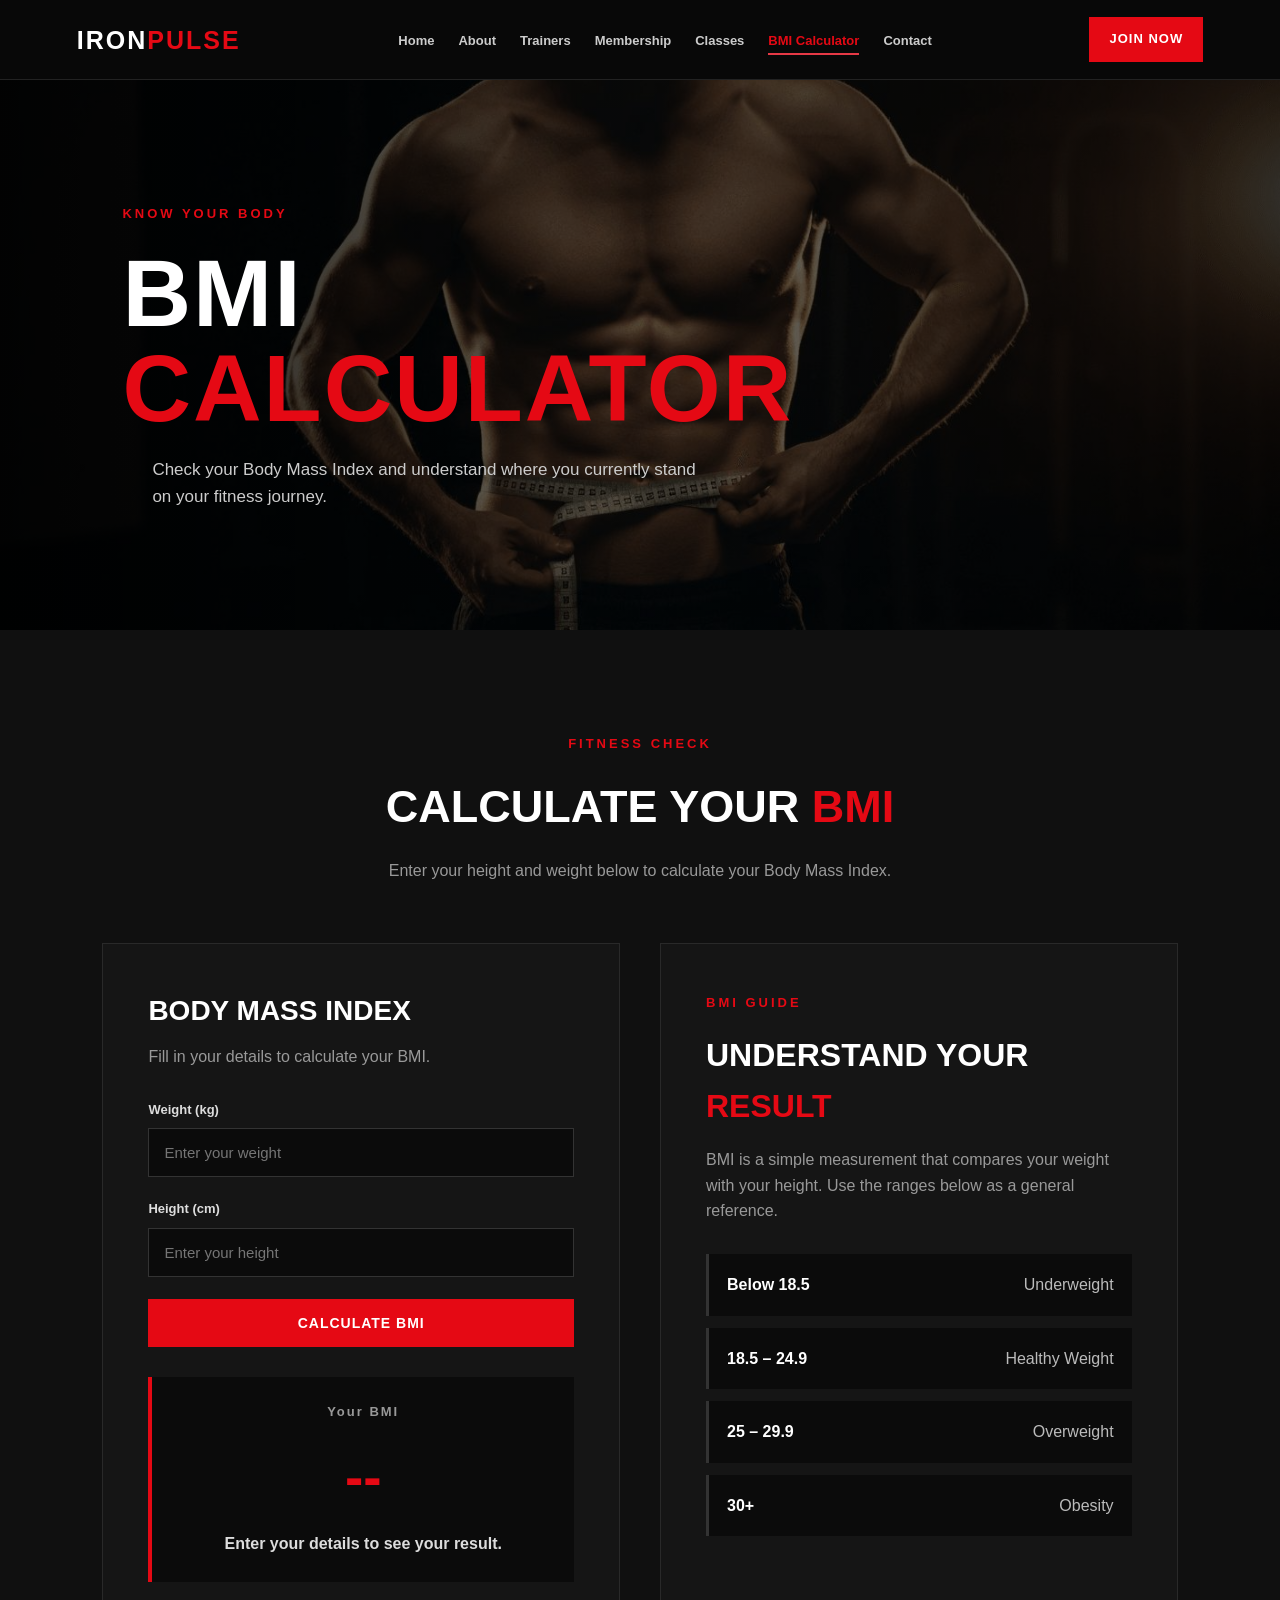
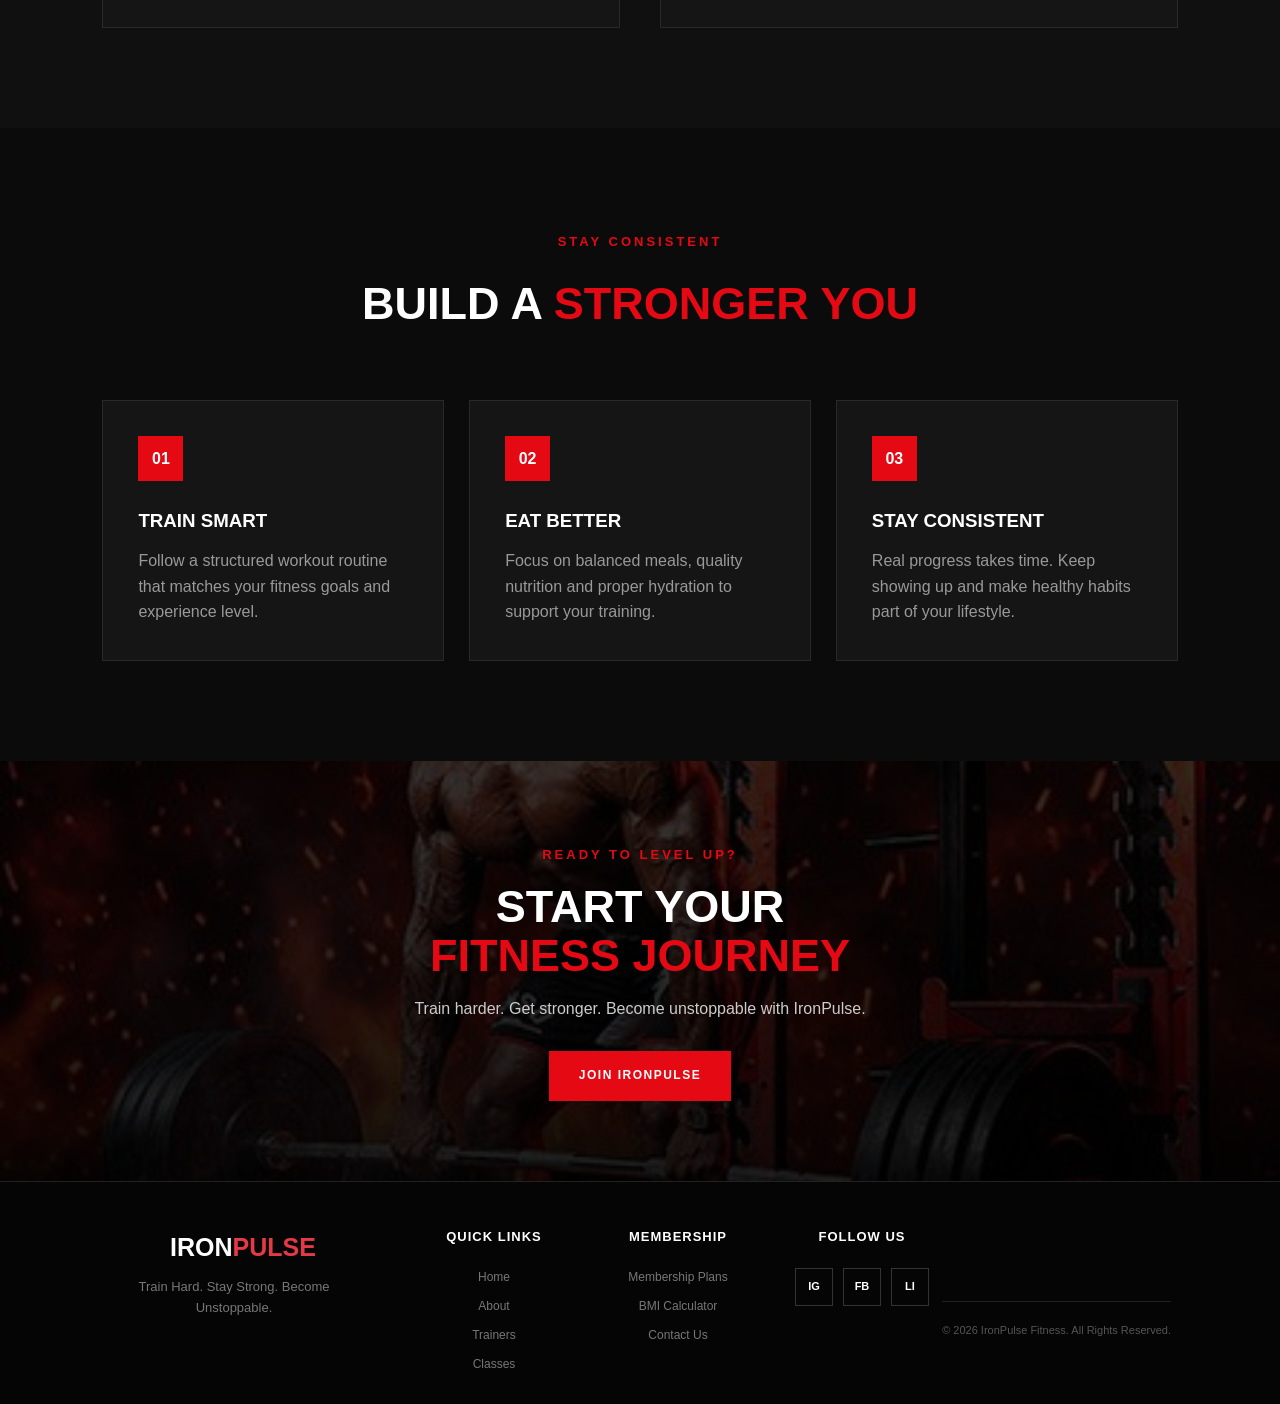
==== commit 3e19980e: "update" ====
--- a/bmi.html
+++ b/bmi.html
@@ -1,4 +1,4 @@
-```html
+
 <!DOCTYPE html>
 <html lang="en">
 <head>
